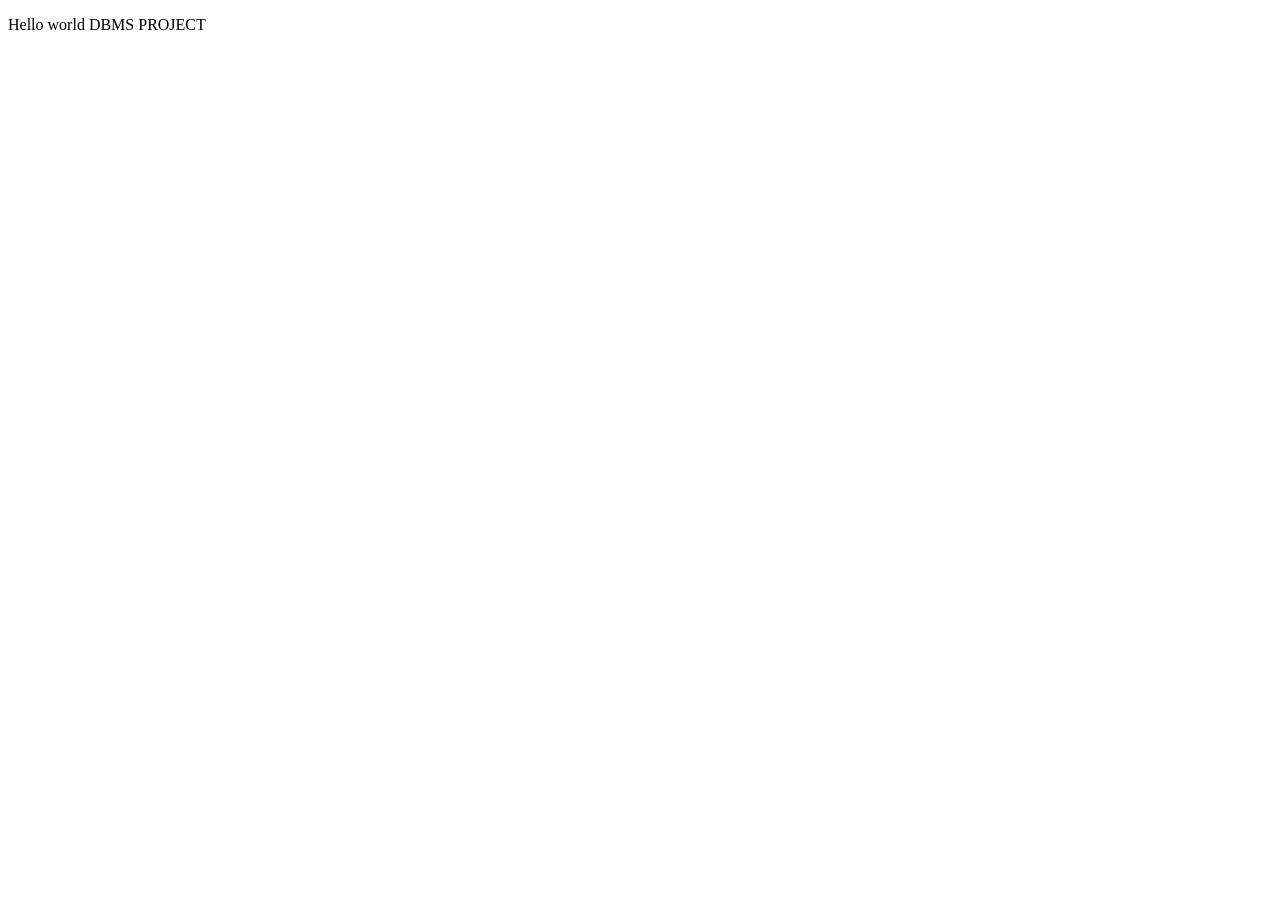
==== Frontend/index.html @ 8fb5ff10 "creation index page" ====
<!DOCTYPE html>
<html lang="en">
<head>
    <meta charset="UTF-8">
    <meta name="viewport" content="width=device-width, initial-scale=1.0">
    <title>Document</title>
</head>
<body>
    <p>Hello world DBMS PROJECT</p>
</body>
</html>
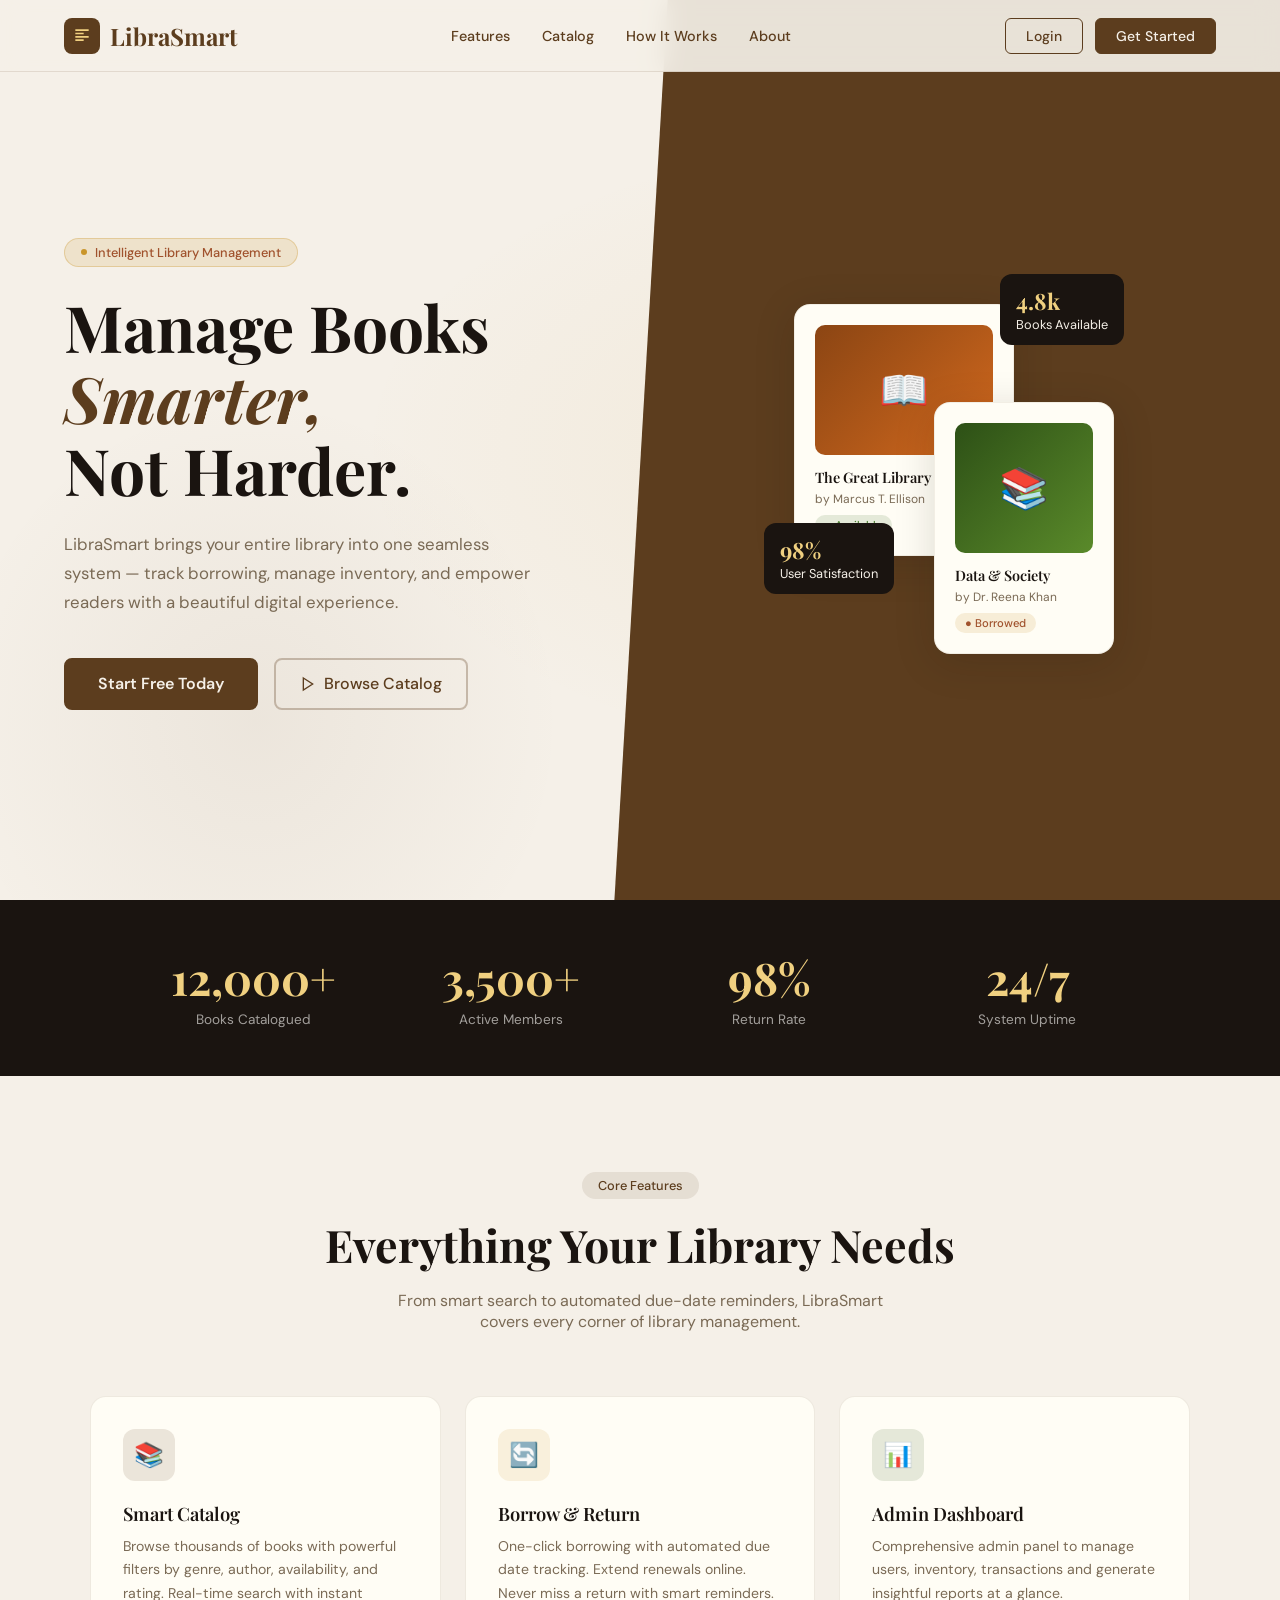
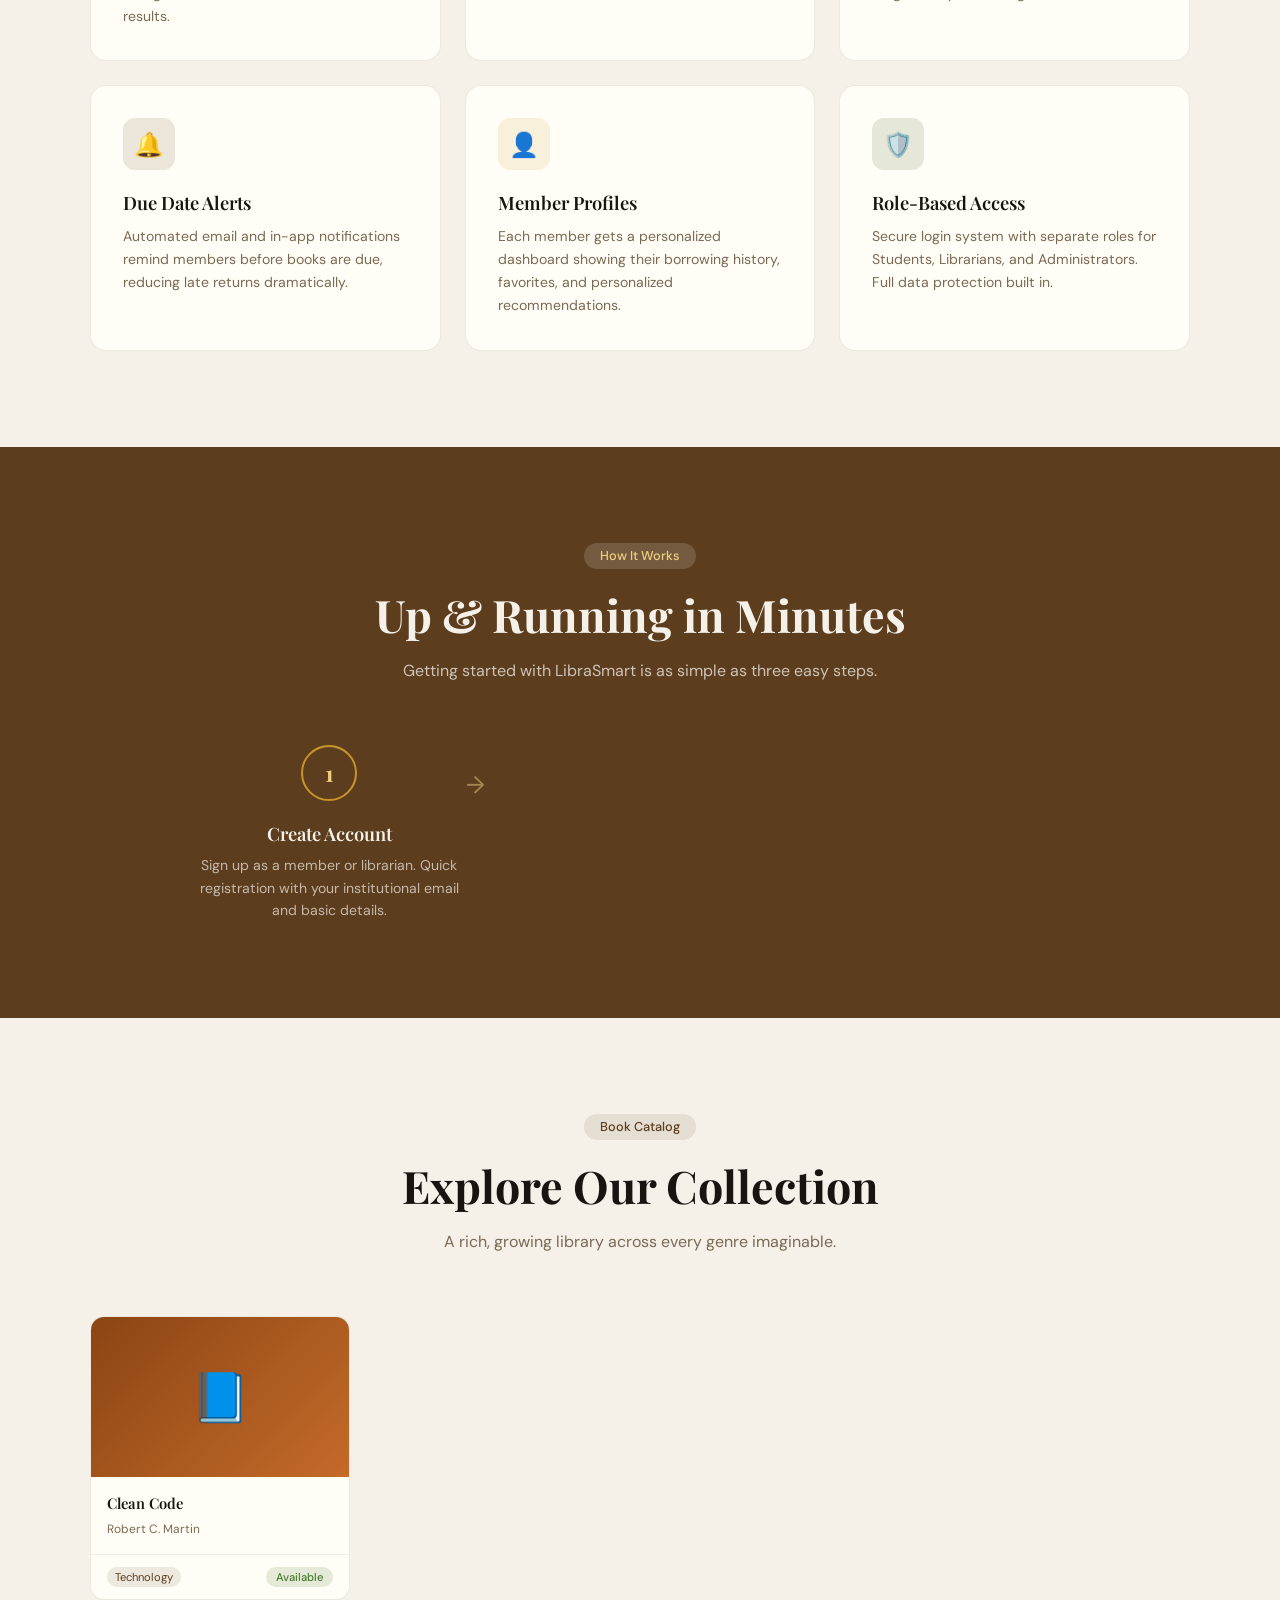
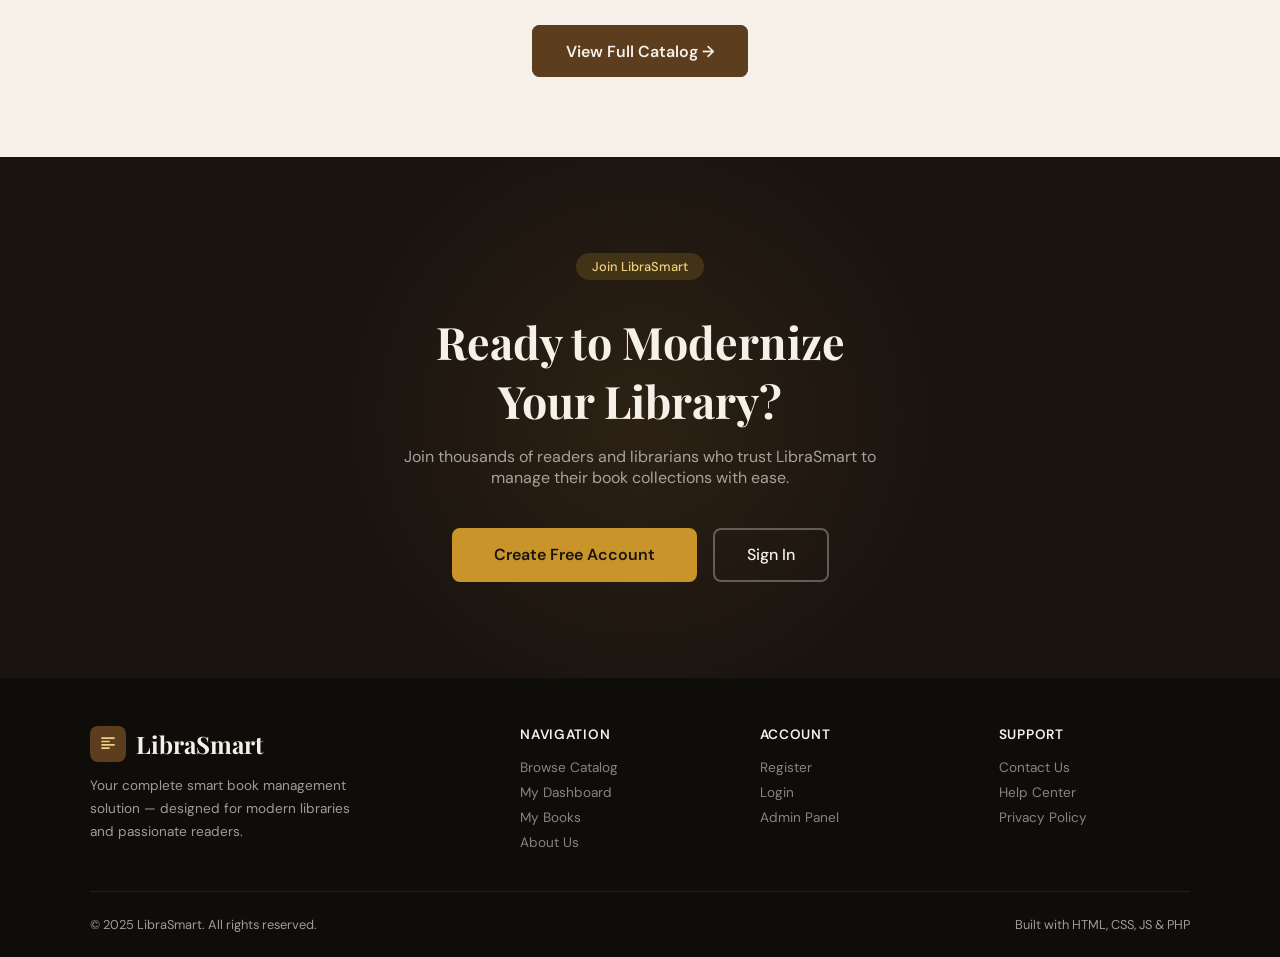
==== commit d1f90bf7: "These are all pages in are website we have to make 4 each member" ====
--- a/Frontend/index.html
+++ b/Frontend/index.html
@@ -1,11 +1,1167 @@
 <!DOCTYPE html>
 <html lang="en">
+
 <head>
-    <meta charset="UTF-8">
-    <meta name="viewport" content="width=device-width, initial-scale=1.0">
-    <title>Document</title>
+  <meta charset="UTF-8" />
+  <meta name="viewport" content="width=device-width, initial-scale=1.0" />
+  <title>LibraSmart — Smart Book Management System</title>
+  <link
+    href="https://fonts.googleapis.com/css2?family=Playfair+Display:wght@400;600;700&family=DM+Sans:wght@300;400;500;600&display=swap"
+    rel="stylesheet" />
+  <style>
+    *,
+    *::before,
+    *::after {
+      margin: 0;
+      padding: 0;
+      box-sizing: border-box;
+    }
+
+    :root {
+      --cream: #F5F0E8;
+      --dark: #1A1410;
+      --brown: #5C3D1E;
+      --gold: #C9952A;
+      --gold-light: #F0D080;
+      --rust: #A0522D;
+      --green: #2D5016;
+      --green-light: #4A7C2F;
+      --text-muted: #7A6A55;
+      --white: #FEFCF8;
+      --card-bg: #FFFDF5;
+    }
+
+    html {
+      scroll-behavior: smooth;
+    }
+
+    body {
+      font-family: 'DM Sans', sans-serif;
+      background: var(--cream);
+      color: var(--dark);
+      overflow-x: hidden;
+    }
+
+    /* ── NAV ── */
+    nav {
+      position: fixed;
+      top: 0;
+      left: 0;
+      right: 0;
+      z-index: 100;
+      display: flex;
+      align-items: center;
+      justify-content: space-between;
+      padding: 1.1rem 5%;
+      background: rgba(245, 240, 232, 0.92);
+      backdrop-filter: blur(12px);
+      border-bottom: 1px solid rgba(92, 61, 30, 0.12);
+    }
+
+    .logo {
+      font-family: 'Playfair Display', serif;
+      font-size: 1.5rem;
+      font-weight: 700;
+      color: var(--brown);
+      display: flex;
+      align-items: center;
+      gap: 10px;
+      text-decoration: none;
+    }
+
+    .logo-icon {
+      width: 36px;
+      height: 36px;
+      background: var(--brown);
+      border-radius: 8px;
+      display: flex;
+      align-items: center;
+      justify-content: center;
+    }
+
+    .logo-icon svg {
+      width: 20px;
+      height: 20px;
+      fill: var(--gold-light);
+    }
+
+    .nav-links {
+      display: flex;
+      align-items: center;
+      gap: 2rem;
+      list-style: none;
+    }
+
+    .nav-links a {
+      text-decoration: none;
+      font-size: 0.9rem;
+      font-weight: 500;
+      color: var(--brown);
+      transition: color 0.2s;
+    }
+
+    .nav-links a:hover {
+      color: var(--gold);
+    }
+
+    .nav-cta {
+      display: flex;
+      gap: 0.75rem;
+    }
+
+    .btn-outline {
+      padding: 0.5rem 1.25rem;
+      border: 1.5px solid var(--brown);
+      border-radius: 6px;
+      background: transparent;
+      color: var(--brown);
+      font-family: 'DM Sans', sans-serif;
+      font-size: 0.875rem;
+      font-weight: 500;
+      cursor: pointer;
+      text-decoration: none;
+      transition: all 0.2s;
+    }
+
+    .btn-outline:hover {
+      background: var(--brown);
+      color: var(--cream);
+    }
+
+    .btn-primary {
+      padding: 0.5rem 1.25rem;
+      background: var(--brown);
+      border-radius: 6px;
+      border: 1.5px solid var(--brown);
+      color: var(--cream);
+      font-family: 'DM Sans', sans-serif;
+      font-size: 0.875rem;
+      font-weight: 500;
+      cursor: pointer;
+      text-decoration: none;
+      transition: all 0.2s;
+    }
+
+    .btn-primary:hover {
+      background: var(--dark);
+      border-color: var(--dark);
+    }
+
+    /* ── HERO ── */
+    .hero {
+      min-height: 100vh;
+      display: flex;
+      align-items: center;
+      padding: 7rem 5% 4rem;
+      position: relative;
+      overflow: hidden;
+    }
+
+    .hero-bg {
+      position: absolute;
+      inset: 0;
+      z-index: 0;
+      background:
+        radial-gradient(ellipse 60% 50% at 70% 50%, rgba(201, 149, 42, 0.08) 0%, transparent 70%),
+        radial-gradient(ellipse 40% 60% at 20% 80%, rgba(92, 61, 30, 0.06) 0%, transparent 60%);
+    }
+
+    .hero-pattern {
+      position: absolute;
+      right: 0;
+      top: 0;
+      bottom: 0;
+      width: 52%;
+      background: var(--brown);
+      clip-path: polygon(8% 0, 100% 0, 100% 100%, 0% 100%);
+      z-index: 0;
+    }
+
+    .hero-inner {
+      position: relative;
+      z-index: 1;
+      display: grid;
+      grid-template-columns: 1fr 1fr;
+      gap: 4rem;
+      align-items: center;
+      max-width: 1200px;
+      margin: 0 auto;
+      width: 100%;
+    }
+
+    .hero-tag {
+      display: inline-flex;
+      align-items: center;
+      gap: 8px;
+      background: rgba(201, 149, 42, 0.15);
+      border: 1px solid rgba(201, 149, 42, 0.3);
+      color: var(--rust);
+      border-radius: 20px;
+      padding: 0.3rem 1rem;
+      font-size: 0.8rem;
+      font-weight: 500;
+      margin-bottom: 1.5rem;
+    }
+
+    .hero-tag span {
+      width: 6px;
+      height: 6px;
+      background: var(--gold);
+      border-radius: 50%;
+    }
+
+    h1 {
+      font-family: 'Playfair Display', serif;
+      font-size: clamp(2.8rem, 5vw, 4.2rem);
+      line-height: 1.12;
+      font-weight: 700;
+      color: var(--dark);
+      margin-bottom: 1.5rem;
+    }
+
+    h1 em {
+      font-style: italic;
+      color: var(--brown);
+    }
+
+    .hero-desc {
+      font-size: 1.05rem;
+      line-height: 1.75;
+      color: var(--text-muted);
+      max-width: 480px;
+      margin-bottom: 2.5rem;
+    }
+
+    .hero-actions {
+      display: flex;
+      gap: 1rem;
+      align-items: center;
+      flex-wrap: wrap;
+    }
+
+    .btn-hero {
+      padding: 0.85rem 2rem;
+      background: var(--brown);
+      color: var(--cream);
+      border: 2px solid var(--brown);
+      border-radius: 8px;
+      font-family: 'DM Sans', sans-serif;
+      font-size: 1rem;
+      font-weight: 600;
+      cursor: pointer;
+      text-decoration: none;
+      transition: all 0.25s;
+    }
+
+    .btn-hero:hover {
+      background: var(--dark);
+      border-color: var(--dark);
+      transform: translateY(-1px);
+    }
+
+    .btn-ghost {
+      padding: 0.85rem 1.5rem;
+      background: transparent;
+      color: var(--brown);
+      border: 2px solid rgba(92, 61, 30, 0.3);
+      border-radius: 8px;
+      font-family: 'DM Sans', sans-serif;
+      font-size: 1rem;
+      font-weight: 500;
+      cursor: pointer;
+      text-decoration: none;
+      transition: all 0.25s;
+      display: flex;
+      align-items: center;
+      gap: 8px;
+    }
+
+    .btn-ghost:hover {
+      border-color: var(--brown);
+    }
+
+    .hero-right {
+      position: relative;
+      display: flex;
+      align-items: center;
+      justify-content: center;
+    }
+
+    .book-showcase {
+      position: relative;
+      width: 360px;
+      height: 400px;
+    }
+
+    .book-card {
+      position: absolute;
+      background: var(--card-bg);
+      border-radius: 16px;
+      padding: 1.25rem;
+      box-shadow: 0 8px 40px rgba(26, 20, 16, 0.15);
+      border: 1px solid rgba(92, 61, 30, 0.08);
+    }
+
+    .book-card.main {
+      width: 220px;
+      top: 30px;
+      left: 30px;
+      animation: float 4s ease-in-out infinite;
+    }
+
+    .book-card.side {
+      width: 180px;
+      bottom: 20px;
+      right: 10px;
+      animation: float 4s ease-in-out infinite 1.5s;
+    }
+
+    @keyframes float {
+
+      0%,
+      100% {
+        transform: translateY(0);
+      }
+
+      50% {
+        transform: translateY(-10px);
+      }
+    }
+
+    .book-cover {
+      width: 100%;
+      height: 130px;
+      border-radius: 10px;
+      margin-bottom: 0.75rem;
+      display: flex;
+      align-items: center;
+      justify-content: center;
+      font-size: 2.5rem;
+    }
+
+    .book-cover.c1 {
+      background: linear-gradient(135deg, #8B4513 0%, #D2691E 100%);
+    }
+
+    .book-cover.c2 {
+      background: linear-gradient(135deg, #2D5016 0%, #5A8A2A 100%);
+    }
+
+    .book-title {
+      font-family: 'Playfair Display', serif;
+      font-size: 0.9rem;
+      font-weight: 600;
+      margin-bottom: 4px;
+      color: var(--dark);
+    }
+
+    .book-author {
+      font-size: 0.75rem;
+      color: var(--text-muted);
+    }
+
+    .book-badge {
+      display: inline-block;
+      margin-top: 8px;
+      padding: 3px 10px;
+      border-radius: 20px;
+      font-size: 0.7rem;
+      font-weight: 500;
+    }
+
+    .available {
+      background: rgba(74, 124, 47, 0.15);
+      color: var(--green-light);
+    }
+
+    .borrowed {
+      background: rgba(201, 149, 42, 0.15);
+      color: var(--rust);
+    }
+
+    .floating-stat {
+      position: absolute;
+      background: var(--dark);
+      color: var(--cream);
+      border-radius: 12px;
+      padding: 0.75rem 1rem;
+      font-size: 0.8rem;
+    }
+
+    .floating-stat .num {
+      font-size: 1.4rem;
+      font-weight: 700;
+      font-family: 'Playfair Display', serif;
+      color: var(--gold-light);
+    }
+
+    .floating-stat.s1 {
+      top: 0;
+      right: 0;
+    }
+
+    .floating-stat.s2 {
+      bottom: 80px;
+      left: 0;
+    }
+
+    /* ── STATS STRIP ── */
+    .stats-strip {
+      background: var(--dark);
+      color: var(--cream);
+      padding: 3rem 5%;
+    }
+
+    .stats-grid {
+      max-width: 1000px;
+      margin: 0 auto;
+      display: grid;
+      grid-template-columns: repeat(4, 1fr);
+      gap: 2rem;
+      text-align: center;
+    }
+
+    .stat-num {
+      font-family: 'Playfair Display', serif;
+      font-size: 2.8rem;
+      font-weight: 700;
+      color: var(--gold-light);
+      display: block;
+    }
+
+    .stat-label {
+      font-size: 0.85rem;
+      color: rgba(254, 252, 248, 0.6);
+      margin-top: 4px;
+    }
+
+    /* ── FEATURES ── */
+    .features {
+      padding: 6rem 5%;
+    }
+
+    .section-header {
+      text-align: center;
+      margin-bottom: 4rem;
+    }
+
+    .section-tag {
+      display: inline-block;
+      background: rgba(92, 61, 30, 0.1);
+      color: var(--brown);
+      padding: 0.3rem 1rem;
+      border-radius: 20px;
+      font-size: 0.8rem;
+      font-weight: 500;
+      margin-bottom: 1rem;
+    }
+
+    h2 {
+      font-family: 'Playfair Display', serif;
+      font-size: clamp(2rem, 3.5vw, 2.8rem);
+      font-weight: 700;
+      color: var(--dark);
+      margin-bottom: 1rem;
+    }
+
+    .section-desc {
+      color: var(--text-muted);
+      font-size: 1rem;
+      max-width: 500px;
+      margin: 0 auto;
+    }
+
+    .features-grid {
+      max-width: 1100px;
+      margin: 0 auto;
+      display: grid;
+      grid-template-columns: repeat(3, 1fr);
+      gap: 1.5rem;
+    }
+
+    .feature-card {
+      background: var(--card-bg);
+      border: 1px solid rgba(92, 61, 30, 0.1);
+      border-radius: 16px;
+      padding: 2rem;
+      transition: all 0.3s;
+      position: relative;
+      overflow: hidden;
+    }
+
+    .feature-card::before {
+      content: '';
+      position: absolute;
+      top: 0;
+      left: 0;
+      right: 0;
+      height: 3px;
+      background: linear-gradient(90deg, var(--brown), var(--gold));
+      transform: scaleX(0);
+      transform-origin: left;
+      transition: transform 0.3s;
+    }
+
+    .feature-card:hover {
+      transform: translateY(-4px);
+      box-shadow: 0 12px 40px rgba(26, 20, 16, 0.1);
+    }
+
+    .feature-card:hover::before {
+      transform: scaleX(1);
+    }
+
+    .feat-icon {
+      width: 52px;
+      height: 52px;
+      border-radius: 12px;
+      display: flex;
+      align-items: center;
+      justify-content: center;
+      font-size: 1.5rem;
+      margin-bottom: 1.25rem;
+    }
+
+    .icon-brown {
+      background: rgba(92, 61, 30, 0.12);
+    }
+
+    .icon-gold {
+      background: rgba(201, 149, 42, 0.12);
+    }
+
+    .icon-green {
+      background: rgba(45, 80, 22, 0.12);
+    }
+
+    h3 {
+      font-family: 'Playfair Display', serif;
+      font-size: 1.15rem;
+      font-weight: 600;
+      color: var(--dark);
+      margin-bottom: 0.6rem;
+    }
+
+    .feature-card p {
+      font-size: 0.88rem;
+      color: var(--text-muted);
+      line-height: 1.65;
+    }
+
+    /* ── HOW IT WORKS ── */
+    .how-it-works {
+      background: var(--brown);
+      color: var(--cream);
+      padding: 6rem 5%;
+    }
+
+    .how-it-works .section-tag {
+      background: rgba(254, 252, 248, 0.15);
+      color: var(--gold-light);
+    }
+
+    .how-it-works h2 {
+      color: var(--cream);
+    }
+
+    .how-it-works .section-desc {
+      color: rgba(254, 252, 248, 0.7);
+    }
+
+    .steps-grid {
+      max-width: 900px;
+      margin: 0 auto;
+      display: grid;
+      grid-template-columns: repeat(3, 1fr);
+      gap: 2rem;
+    }
+
+    .step {
+      text-align: center;
+      position: relative;
+    }
+
+    .step:not(:last-child)::after {
+      content: '→';
+      position: absolute;
+      right: -1rem;
+      top: 1.5rem;
+      font-size: 1.5rem;
+      color: var(--gold-light);
+      opacity: 0.5;
+    }
+
+    .step-num {
+      width: 56px;
+      height: 56px;
+      border-radius: 50%;
+      border: 2px solid var(--gold);
+      display: flex;
+      align-items: center;
+      justify-content: center;
+      font-family: 'Playfair Display', serif;
+      font-size: 1.4rem;
+      font-weight: 700;
+      color: var(--gold-light);
+      margin: 0 auto 1.25rem;
+    }
+
+    .step h3 {
+      color: var(--cream);
+      margin-bottom: 0.5rem;
+    }
+
+    .step p {
+      color: rgba(254, 252, 248, 0.65);
+      font-size: 0.88rem;
+      line-height: 1.6;
+    }
+
+    /* ── CATALOG PREVIEW ── */
+    .catalog-preview {
+      padding: 6rem 5%;
+    }
+
+    .preview-grid {
+      max-width: 1100px;
+      margin: 0 auto;
+      display: grid;
+      grid-template-columns: repeat(4, 1fr);
+      gap: 1.25rem;
+    }
+
+    .book-item {
+      background: var(--card-bg);
+      border: 1px solid rgba(92, 61, 30, 0.1);
+      border-radius: 14px;
+      overflow: hidden;
+      transition: all 0.3s;
+      cursor: pointer;
+    }
+
+    .book-item:hover {
+      transform: translateY(-4px);
+      box-shadow: 0 8px 30px rgba(26, 20, 16, 0.12);
+    }
+
+    .book-img {
+      height: 160px;
+      display: flex;
+      align-items: center;
+      justify-content: center;
+      font-size: 3rem;
+    }
+
+    .bi1 {
+      background: linear-gradient(135deg, #8B4513, #C46A2A);
+    }
+
+    .bi2 {
+      background: linear-gradient(135deg, #2D5016, #4A8020);
+    }
+
+    .bi3 {
+      background: linear-gradient(135deg, #1A1A5E, #3333AA);
+    }
+
+    .bi4 {
+      background: linear-gradient(135deg, #5C1A1A, #8B2020);
+    }
+
+    .book-info {
+      padding: 1rem;
+    }
+
+    .book-info h4 {
+      font-family: 'Playfair Display', serif;
+      font-size: 0.92rem;
+      font-weight: 600;
+      margin-bottom: 4px;
+    }
+
+    .book-info small {
+      font-size: 0.75rem;
+      color: var(--text-muted);
+    }
+
+    .book-footer {
+      padding: 0.75rem 1rem;
+      border-top: 1px solid rgba(92, 61, 30, 0.08);
+      display: flex;
+      justify-content: space-between;
+      align-items: center;
+    }
+
+    .genre-tag {
+      font-size: 0.7rem;
+      color: var(--brown);
+      background: rgba(92, 61, 30, 0.1);
+      padding: 3px 8px;
+      border-radius: 20px;
+    }
+
+    /* ── CTA SECTION ── */
+    .cta-section {
+      padding: 6rem 5%;
+      text-align: center;
+      background: var(--dark);
+      position: relative;
+      overflow: hidden;
+    }
+
+    .cta-section::before {
+      content: '';
+      position: absolute;
+      width: 600px;
+      height: 600px;
+      background: radial-gradient(circle, rgba(201, 149, 42, 0.1) 0%, transparent 70%);
+      top: 50%;
+      left: 50%;
+      transform: translate(-50%, -50%);
+    }
+
+    .cta-section h2 {
+      color: var(--cream);
+      position: relative;
+    }
+
+    .cta-section .section-desc {
+      color: rgba(254, 252, 248, 0.6);
+      position: relative;
+    }
+
+    .cta-actions {
+      display: flex;
+      gap: 1rem;
+      justify-content: center;
+      margin-top: 2.5rem;
+      position: relative;
+    }
+
+    .btn-gold {
+      padding: 0.9rem 2.5rem;
+      background: var(--gold);
+      color: var(--dark);
+      border: 2px solid var(--gold);
+      border-radius: 8px;
+      font-family: 'DM Sans', sans-serif;
+      font-size: 1rem;
+      font-weight: 600;
+      cursor: pointer;
+      text-decoration: none;
+      transition: all 0.25s;
+    }
+
+    .btn-gold:hover {
+      background: var(--gold-light);
+      transform: translateY(-2px);
+    }
+
+    .btn-border-light {
+      padding: 0.9rem 2rem;
+      background: transparent;
+      color: var(--cream);
+      border: 2px solid rgba(254, 252, 248, 0.3);
+      border-radius: 8px;
+      font-family: 'DM Sans', sans-serif;
+      font-size: 1rem;
+      font-weight: 500;
+      cursor: pointer;
+      text-decoration: none;
+      transition: all 0.25s;
+    }
+
+    .btn-border-light:hover {
+      border-color: var(--cream);
+    }
+
+    /* ── FOOTER ── */
+    footer {
+      background: #0F0D0A;
+      color: rgba(254, 252, 248, 0.6);
+      padding: 3rem 5% 1.5rem;
+    }
+
+    .footer-inner {
+      max-width: 1100px;
+      margin: 0 auto;
+      display: grid;
+      grid-template-columns: 2fr 1fr 1fr 1fr;
+      gap: 3rem;
+      padding-bottom: 2rem;
+      border-bottom: 1px solid rgba(254, 252, 248, 0.08);
+    }
+
+    .footer-brand p {
+      font-size: 0.85rem;
+      line-height: 1.7;
+      margin-top: 0.75rem;
+      max-width: 260px;
+    }
+
+    .footer-col h5 {
+      font-weight: 600;
+      font-size: 0.85rem;
+      color: var(--cream);
+      margin-bottom: 1rem;
+      text-transform: uppercase;
+      letter-spacing: 0.05em;
+    }
+
+    .footer-col a {
+      display: block;
+      font-size: 0.85rem;
+      color: rgba(254, 252, 248, 0.5);
+      text-decoration: none;
+      margin-bottom: 0.5rem;
+      transition: color 0.2s;
+    }
+
+    .footer-col a:hover {
+      color: var(--gold-light);
+    }
+
+    .footer-bottom {
+      max-width: 1100px;
+      margin: 1.5rem auto 0;
+      display: flex;
+      justify-content: space-between;
+      align-items: center;
+      font-size: 0.8rem;
+    }
+
+    /* ── ANIMATIONS ── */
+    .fade-in {
+      opacity: 0;
+      transform: translateY(24px);
+      transition: opacity 0.6s, transform 0.6s;
+    }
+
+    .fade-in.visible {
+      opacity: 1;
+      transform: translateY(0);
+    }
+
+    @media (max-width: 900px) {
+      .hero-inner {
+        grid-template-columns: 1fr;
+      }
+
+      .hero-pattern {
+        display: none;
+      }
+
+      .features-grid {
+        grid-template-columns: repeat(2, 1fr);
+      }
+
+      .preview-grid {
+        grid-template-columns: repeat(2, 1fr);
+      }
+
+      .stats-grid {
+        grid-template-columns: repeat(2, 1fr);
+      }
+
+      .steps-grid {
+        grid-template-columns: 1fr;
+      }
+
+      .footer-inner {
+        grid-template-columns: 1fr 1fr;
+      }
+    }
+  </style>
 </head>
+
 <body>
-    <p>Hello world DBMS PROJECT</p>
+
+  <!-- ── NAVIGATION ── -->
+  <nav>
+    <a href="#" class="logo">
+      <div class="logo-icon">
+        <svg viewBox="0 0 24 24">
+          <path d="M4 4h16v2H4zm0 4h10v2H4zm0 4h16v2H4zm0 4h10v2H4z" />
+        </svg>
+      </div>
+      LibraSmart
+    </a>
+    <ul class="nav-links">
+      <li><a href="#features">Features</a></li>
+      <li><a href="#catalog">Catalog</a></li>
+      <li><a href="#how">How It Works</a></li>
+      <li><a href="about.html">About</a></li>
+    </ul>
+    <div class="nav-cta">
+      <a href="login.html" class="btn-outline">Login</a>
+      <a href="register.html" class="btn-primary">Get Started</a>
+    </div>
+  </nav>
+
+  <!-- ── HERO ── -->
+  <section class="hero">
+    <div class="hero-bg"></div>
+    <div class="hero-pattern"></div>
+    <div class="hero-inner">
+      <div class="hero-content">
+        <div class="hero-tag"><span></span> Intelligent Library Management</div>
+        <h1>Manage Books <em>Smarter,</em><br />Not Harder.</h1>
+        <p class="hero-desc">LibraSmart brings your entire library into one seamless system — track borrowing, manage
+          inventory, and empower readers with a beautiful digital experience.</p>
+        <div class="hero-actions">
+          <a href="register.html" class="btn-hero">Start Free Today</a>
+          <a href="catalog.html" class="btn-ghost">
+            <svg width="16" height="16" viewBox="0 0 24 24" fill="none" stroke="currentColor" stroke-width="2">
+              <polygon points="5 3 19 12 5 21 5 3" />
+            </svg>
+            Browse Catalog
+          </a>
+        </div>
+      </div>
+      <div class="hero-right">
+        <div class="book-showcase">
+          <div class="book-card main">
+            <div class="book-cover c1">📖</div>
+            <div class="book-title">The Great Library</div>
+            <div class="book-author">by Marcus T. Ellison</div>
+            <span class="book-badge available">● Available</span>
+          </div>
+          <div class="book-card side">
+            <div class="book-cover c2">📚</div>
+            <div class="book-title">Data & Society</div>
+            <div class="book-author">by Dr. Reena Khan</div>
+            <span class="book-badge borrowed">● Borrowed</span>
+          </div>
+          <div class="floating-stat s1">
+            <div class="num">4.8k</div>
+            <div>Books Available</div>
+          </div>
+          <div class="floating-stat s2">
+            <div class="num">98%</div>
+            <div>User Satisfaction</div>
+          </div>
+        </div>
+      </div>
+    </div>
+  </section>
+
+  <!-- ── STATS STRIP ── -->
+  <section class="stats-strip">
+    <div class="stats-grid">
+      <div class="fade-in">
+        <span class="stat-num">12,000+</span>
+        <div class="stat-label">Books Catalogued</div>
+      </div>
+      <div class="fade-in">
+        <span class="stat-num">3,500+</span>
+        <div class="stat-label">Active Members</div>
+      </div>
+      <div class="fade-in">
+        <span class="stat-num">98%</span>
+        <div class="stat-label">Return Rate</div>
+      </div>
+      <div class="fade-in">
+        <span class="stat-num">24/7</span>
+        <div class="stat-label">System Uptime</div>
+      </div>
+    </div>
+  </section>
+
+  <!-- ── FEATURES ── -->
+  <section class="features" id="features">
+    <div class="section-header">
+      <div class="section-tag">Core Features</div>
+      <h2>Everything Your Library Needs</h2>
+      <p class="section-desc">From smart search to automated due-date reminders, LibraSmart covers every corner of
+        library management.</p>
+    </div>
+    <div class="features-grid">
+      <div class="feature-card fade-in">
+        <div class="feat-icon icon-brown">📚</div>
+        <h3>Smart Catalog</h3>
+        <p>Browse thousands of books with powerful filters by genre, author, availability, and rating. Real-time search
+          with instant results.</p>
+      </div>
+      <div class="feature-card fade-in">
+        <div class="feat-icon icon-gold">🔄</div>
+        <h3>Borrow & Return</h3>
+        <p>One-click borrowing with automated due date tracking. Extend renewals online. Never miss a return with smart
+          reminders.</p>
+      </div>
+      <div class="feature-card fade-in">
+        <div class="feat-icon icon-green">📊</div>
+        <h3>Admin Dashboard</h3>
+        <p>Comprehensive admin panel to manage users, inventory, transactions and generate insightful reports at a
+          glance.</p>
+      </div>
+      <div class="feature-card fade-in">
+        <div class="feat-icon icon-brown">🔔</div>
+        <h3>Due Date Alerts</h3>
+        <p>Automated email and in-app notifications remind members before books are due, reducing late returns
+          dramatically.</p>
+      </div>
+      <div class="feature-card fade-in">
+        <div class="feat-icon icon-gold">👤</div>
+        <h3>Member Profiles</h3>
+        <p>Each member gets a personalized dashboard showing their borrowing history, favorites, and personalized
+          recommendations.</p>
+      </div>
+      <div class="feature-card fade-in">
+        <div class="feat-icon icon-green">🛡️</div>
+        <h3>Role-Based Access</h3>
+        <p>Secure login system with separate roles for Students, Librarians, and Administrators. Full data protection
+          built in.</p>
+      </div>
+    </div>
+  </section>
+
+  <!-- ── HOW IT WORKS ── -->
+  <section class="how-it-works" id="how">
+    <div class="section-header">
+      <div class="section-tag">How It Works</div>
+      <h2>Up & Running in Minutes</h2>
+      <p class="section-desc">Getting started with LibraSmart is as simple as three easy steps.</p>
+    </div>
+    <div class="steps-grid">
+      <div class="step fade-in">
+        <div class="step-num">1</div>
+        <h3>Create Account</h3>
+        <p>Sign up as a member or librarian. Quick registration with your institutional email and basic details.</p>
+      </div>
+      <div class="step fade-in">
+        <div class="step-num">2</div>
+        <h3>Browse & Borrow</h3>
+        <p>Search the catalog, view availability, and request books in a single click. Pick up at the desk or get
+          digital access.</p>
+      </div>
+      <div class="step fade-in">
+        <div class="step-num">3</div>
+        <h3>Manage & Return</h3>
+        <p>Track due dates from your dashboard. Return on time or renew online. Build your reading history
+          automatically.</p>
+      </div>
+    </div>
+  </section>
+
+  <!-- ── CATALOG PREVIEW ── -->
+  <section class="catalog-preview" id="catalog">
+    <div class="section-header">
+      <div class="section-tag">Book Catalog</div>
+      <h2>Explore Our Collection</h2>
+      <p class="section-desc">A rich, growing library across every genre imaginable.</p>
+    </div>
+    <div class="preview-grid">
+      <div class="book-item fade-in">
+        <div class="book-img bi1">📘</div>
+        <div class="book-info">
+          <h4>Clean Code</h4>
+          <small>Robert C. Martin</small>
+        </div>
+        <div class="book-footer">
+          <span class="genre-tag">Technology</span>
+          <span class="book-badge available" style="margin:0;">Available</span>
+        </div>
+      </div>
+      <div class="book-item fade-in">
+        <div class="book-img bi2">🌿</div>
+        <div class="book-info">
+          <h4>Sapiens</h4>
+          <small>Yuval Noah Harari</small>
+        </div>
+        <div class="book-footer">
+          <span class="genre-tag">History</span>
+          <span class="book-badge available" style="margin:0;">Available</span>
+        </div>
+      </div>
+      <div class="book-item fade-in">
+        <div class="book-img bi3">🌌</div>
+        <div class="book-info">
+          <h4>Dune</h4>
+          <small>Frank Herbert</small>
+        </div>
+        <div class="book-footer">
+          <span class="genre-tag">Sci-Fi</span>
+          <span class="book-badge borrowed" style="margin:0;">Borrowed</span>
+        </div>
+      </div>
+      <div class="book-item fade-in">
+        <div class="book-img bi4">🔥</div>
+        <div class="book-info">
+          <h4>Atomic Habits</h4>
+          <small>James Clear</small>
+        </div>
+        <div class="book-footer">
+          <span class="genre-tag">Self-Help</span>
+          <span class="book-badge available" style="margin:0;">Available</span>
+        </div>
+      </div>
+    </div>
+    <div style="text-align:center; margin-top: 2.5rem;">
+      <a href="catalog.html" class="btn-hero">View Full Catalog →</a>
+    </div>
+  </section>
+
+  <!-- ── CTA ── -->
+  <section class="cta-section">
+    <div class="section-tag" style="background:rgba(201,149,42,0.2); color:var(--gold-light); position:relative;">Join
+      LibraSmart</div>
+    <h2 style="margin-top:1rem;">Ready to Modernize<br />Your Library?</h2>
+    <p class="section-desc" style="margin-top:1rem;">Join thousands of readers and librarians who trust LibraSmart to
+      manage their book collections with ease.</p>
+    <div class="cta-actions">
+      <a href="register.html" class="btn-gold">Create Free Account</a>
+      <a href="login.html" class="btn-border-light">Sign In</a>
+    </div>
+  </section>
+
+  <!-- ── FOOTER ── -->
+  <footer>
+    <div class="footer-inner">
+      <div class="footer-brand">
+        <a href="#" class="logo" style="color: var(--cream);">
+          <div class="logo-icon"><svg viewBox="0 0 24 24" width="20" height="20" fill="#F0D080">
+              <path d="M4 4h16v2H4zm0 4h10v2H4zm0 4h16v2H4zm0 4h10v2H4z" />
+            </svg></div>
+          LibraSmart
+        </a>
+        <p>Your complete smart book management solution — designed for modern libraries and passionate readers.</p>
+      </div>
+      <div class="footer-col">
+        <h5>Navigation</h5>
+        <a href="catalog.html">Browse Catalog</a>
+        <a href="dashboard.html">My Dashboard</a>
+        <a href="my-books.html">My Books</a>
+        <a href="about.html">About Us</a>
+      </div>
+      <div class="footer-col">
+        <h5>Account</h5>
+        <a href="register.html">Register</a>
+        <a href="login.html">Login</a>
+        <a href="admin.html">Admin Panel</a>
+      </div>
+      <div class="footer-col">
+        <h5>Support</h5>
+        <a href="about.html">Contact Us</a>
+        <a href="#">Help Center</a>
+        <a href="#">Privacy Policy</a>
+      </div>
+    </div>
+    <div class="footer-bottom">
+      <span>© 2025 LibraSmart. All rights reserved.</span>
+      <span>Built with HTML, CSS, JS & PHP</span>
+    </div>
+  </footer>
+
+  <script>
+    const observer = new IntersectionObserver((entries) => {
+      entries.forEach((e, i) => {
+        if (e.isIntersecting) {
+          setTimeout(() => e.target.classList.add('visible'), i * 100);
+        }
+      });
+    }, { threshold: 0.1 });
+    document.querySelectorAll('.fade-in').forEach(el => observer.observe(el));
+  </script>
 </body>
+
 </html>
